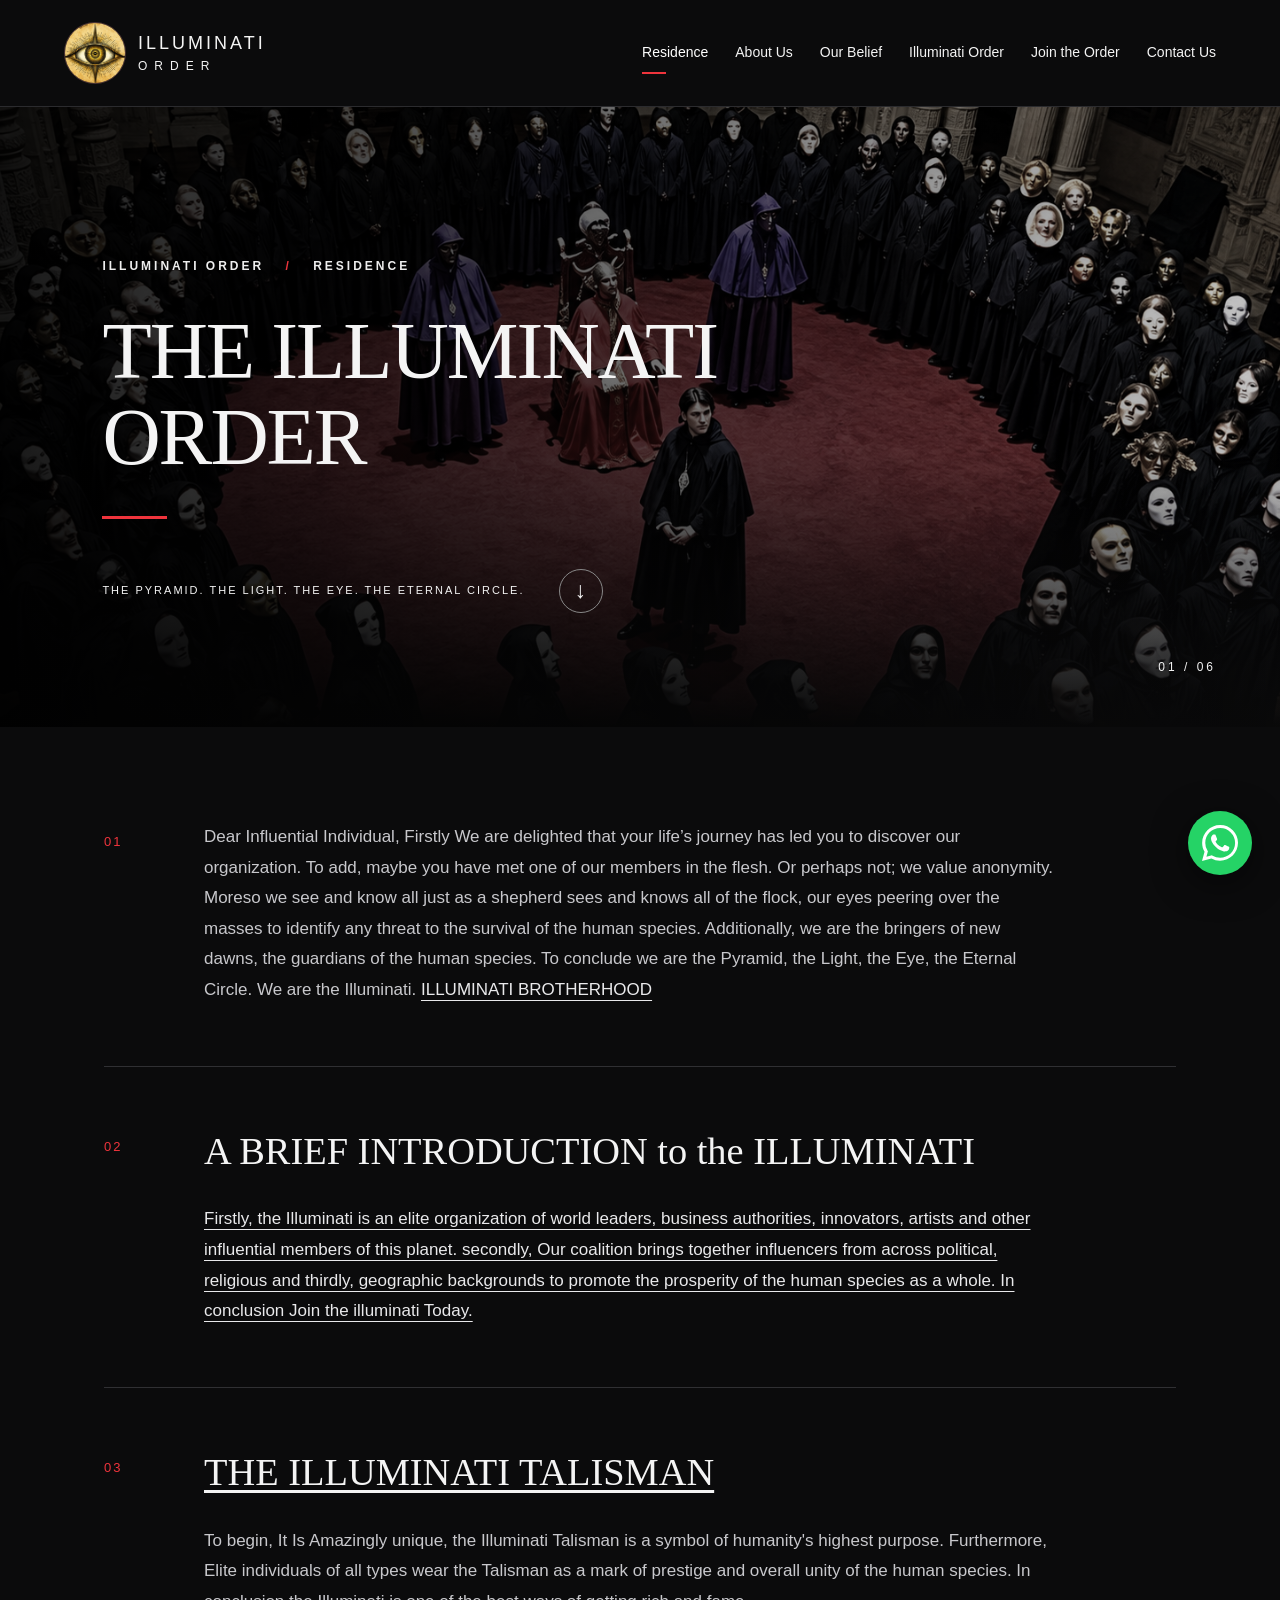
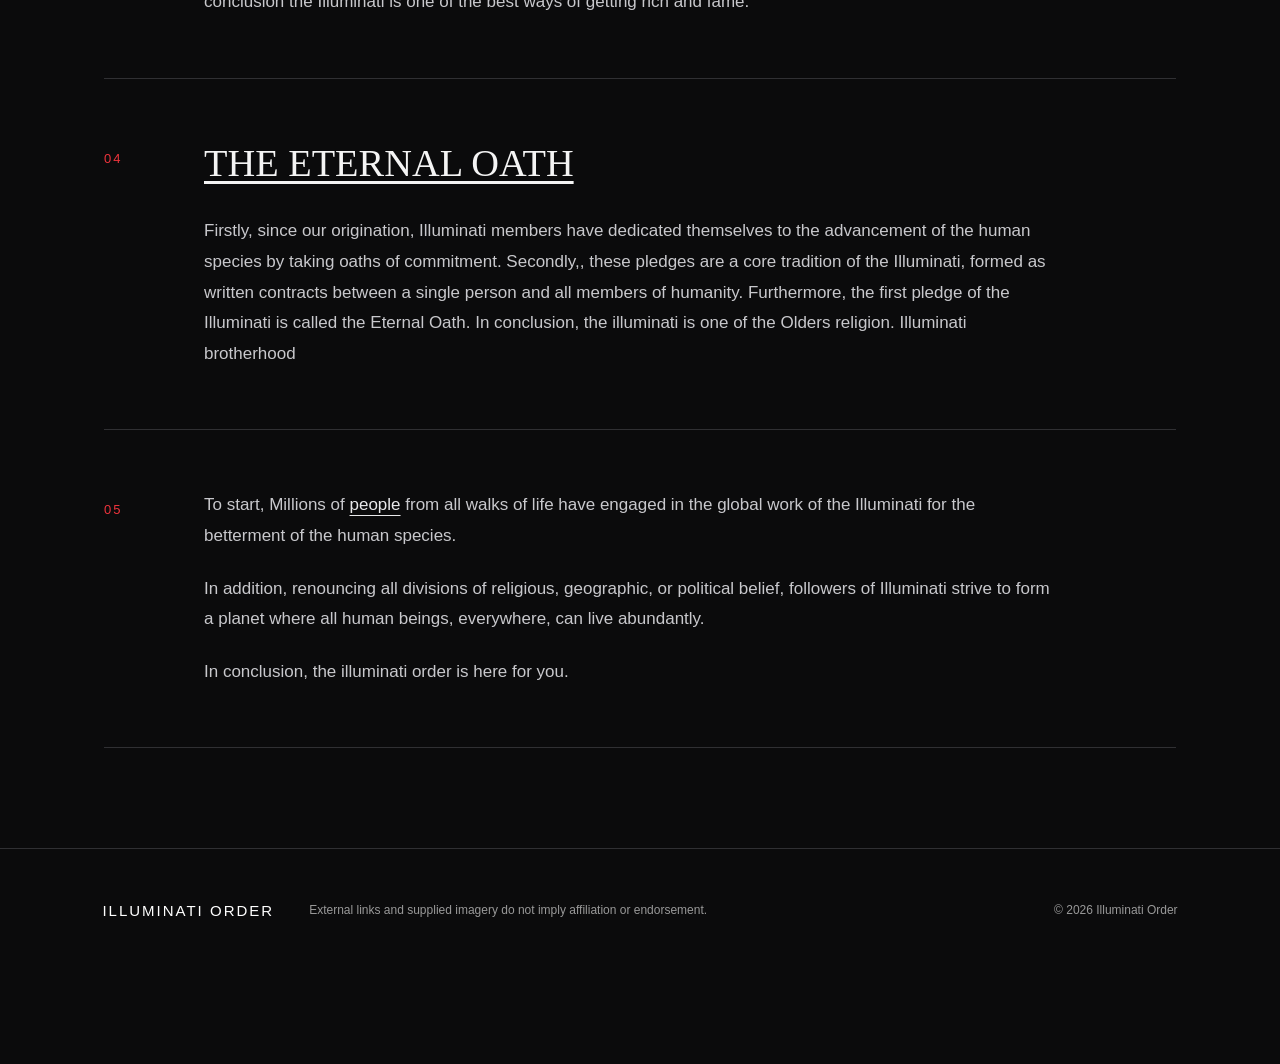
==== index.html @ 65c06353 "Add files via upload" ====
<!doctype html><html lang="en"><head><meta charset="utf-8"><meta name="viewport" content="width=device-width, initial-scale=1"><title>Residence | Illuminati Order</title><meta name="description" content="Illuminati Order — Residence."><link rel="icon" type="image/svg+xml" href="data:image/svg+xml,%3Csvg xmlns='http://www.w3.org/2000/svg' viewBox='0 0 32 32'%3E%3Crect width='32' height='32' fill='%23090909'/%3E%3Cpath d='M16 5L29 27H3Z' fill='none' stroke='%23e63138' stroke-width='2'/%3E%3Ccircle cx='16' cy='19' r='3' fill='white'/%3E%3C/svg%3E"><link rel="stylesheet" href="styles.css"><script defer src="app.js"></script></head><body><a class="skip" href="#main">Skip to content</a><header><a class="brand" href="index.html"><img class="brand-eye" src="assets/one%20eye.png" alt="One eye emblem"><span>ILLUMINATI<span class="brand-small">ORDER</span></span></a><nav aria-label="Main navigation"><a href="index.html" aria-current="page">Residence</a><a href="about-us.html" >About Us</a><a href="our-belief.html" >Our Belief</a><a href="illuminati-order.html" >Illuminati Order</a><a href="join-the-order.html" >Join the Order</a><a href="contact-us.html" >Contact Us</a></nav></header><main id="main"><section class="hero"><img src="assets/illuminati%20ritual.png" alt="User-provided illustrative imagery"><div class="hero-shade"></div><div class="hero-copy"><span class="eyebrow">ILLUMINATI ORDER <span class="slash">/</span> RESIDENCE</span><h1>THE ILLUMINATI ORDER</h1><div class="hero-bottom"><span>THE PYRAMID. THE LIGHT. THE EYE. THE ETERNAL CIRCLE.</span><a href="#content" aria-label="Read page content">↓</a></div></div><span class="hero-index">01 / 06</span></section><div id="content" class="content"><section class="reading reveal"><span class="section-number">01</span><div><p>Dear Influential Individual, Firstly We are delighted that your life’s journey has led you to discover our organization. To add, maybe you have met one of our members in the flesh. Or perhaps not; we value anonymity. Moreso we see and know all just as a shepherd sees and knows all of the flock, our eyes peering over the masses to identify any threat to the survival of the human species. Additionally, we are the bringers of new dawns, the guardians of the human species. To conclude we are the Pyramid, the Light, the Eye, the Eternal Circle. We are the Illuminati. <a href="https://illuminatiworldasociety.org/" target="_blank" rel="noopener noreferrer">ILLUMINATI BROTHERHOOD</a></p></div></section><section class="reading reveal"><span class="section-number">02</span><div><h2>A BRIEF INTRODUCTION to the ILLUMINATI</h2><p><a href="https://illuminatiworldasociety.org/" target="_blank" rel="noopener noreferrer">Firstly, the Illuminati is an elite organization of world leaders, business authorities, innovators, artists and other influential members of this planet. secondly, Our coalition brings together influencers from across political, religious and thirdly, geographic backgrounds to promote the prosperity of the human species as a whole. In conclusion Join the illuminati Today.</a></p></div></section><section class="reading reveal"><span class="section-number">03</span><div><h2><a href="https://illuminatiworldasociety.org/" target="_blank" rel="noopener noreferrer">THE ILLUMINATI TALISMAN</a></h2><p>To begin, It Is Amazingly unique, the Illuminati Talisman is a symbol of humanity's highest purpose. Furthermore, Elite individuals of all types wear the Talisman as a mark of prestige and overall unity of the human species. In conclusion the Illuminati is one of the best ways of getting rich and fame.</p></div></section><section class="reading reveal"><span class="section-number">04</span><div><h2><a href="https://illuminatiworldasociety.org/" target="_blank" rel="noopener noreferrer">THE ETERNAL OATH</a></h2><p>Firstly, since our origination, Illuminati members have dedicated themselves to the advancement of the human species by taking oaths of commitment. Secondly,, these pledges are a core tradition of the Illuminati, formed as written contracts between a single person and all members of humanity. Furthermore, the first pledge of the Illuminati is called the Eternal Oath. In conclusion, the illuminati is one of the Olders religion. Illuminati brotherhood</p></div></section><section class="reading reveal"><span class="section-number">05</span><div><p>To start, Millions of <a href="https://illuminatiworldasociety.org/" target="_blank" rel="noopener noreferrer">people</a> from all walks of life have engaged in the global work of the Illuminati for the betterment of the human species.</p><p>In addition, renouncing all divisions of religious, geographic, or political belief, followers of Illuminati strive to form a planet where all human beings, everywhere, can live abundantly.</p><p>In conclusion, the illuminati order is here for you.</p></div></section></div></main><footer><a class="footer-title" href="index.html">ILLUMINATI ORDER</a><p>External links and supplied imagery do not imply affiliation or endorsement.</p><span>© 2026 Illuminati Order</span></footer><a class="whatsapp" href="https://wa.me/256779151360" target="_blank" rel="noopener noreferrer" aria-label="Chat on WhatsApp at +256779151360"><svg viewBox="0 0 24 24" aria-hidden="true" focusable="false"><path fill="currentColor" d="M20.52 3.48A11.87 11.87 0 0 0 12.05 0C5.47 0 .11 5.35.1 11.94c0 2.1.55 4.16 1.6 5.97L0 24l6.25-1.64a11.95 11.95 0 0 0 5.8 1.48h.01C18.64 23.84 24 18.49 24 11.9c0-3.19-1.24-6.18-3.48-8.42ZM12.06 21.8a9.9 9.9 0 0 1-5.04-1.38l-.36-.21-3.71.97.99-3.62-.24-.37a9.86 9.86 0 0 1-1.52-5.25c0-5.47 4.46-9.92 9.94-9.92a9.85 9.85 0 0 1 7.03 2.92 9.87 9.87 0 0 1 2.91 7.03c0 5.47-4.47 9.83-10 9.83Zm5.45-7.42c-.3-.15-1.77-.87-2.04-.97-.27-.1-.47-.15-.67.15-.2.3-.77.97-.94 1.17-.17.2-.35.22-.65.07-.3-.15-1.26-.46-2.4-1.48-.89-.79-1.48-1.77-1.65-2.07-.17-.3-.02-.46.13-.61.13-.13.3-.35.45-.52.15-.17.2-.3.3-.5.1-.2.05-.37-.03-.52-.07-.15-.67-1.62-.92-2.22-.24-.58-.49-.5-.67-.51h-.57c-.2 0-.52.07-.8.37-.27.3-1.04 1.02-1.04 2.49 0 1.47 1.07 2.89 1.22 3.08.15.2 2.11 3.22 5.12 4.52.71.31 1.27.49 1.7.63.72.23 1.38.2 1.9.12.58-.09 1.77-.72 2.02-1.42.25-.7.25-1.3.17-1.42-.07-.12-.27-.2-.57-.35Z"/></svg></a></body></html>
---- styles.css ----
:root{color-scheme:dark;--red:#ef343c;--bg:#0b0b0c;--muted:#b1b1b6}*{box-sizing:border-box}html{scroll-behavior:smooth;scroll-padding-top:30px}body{margin:0;background:var(--bg);color:#f4f4f4;font-family:Arial,Helvetica,sans-serif;font-size:17px;line-height:1.8}a{color:inherit;text-underline-offset:5px}a:hover{color:var(--red)}header{min-height:105px;padding:22px 5%;display:flex;align-items:center;justify-content:space-between;gap:30px;border-bottom:1px solid #2b2b2e}.brand{display:flex;align-items:center;gap:12px;text-decoration:none;font-size:18px;letter-spacing:3px;line-height:1.25}.brand-symbol{font-size:53px;color:var(--red);line-height:1}.brand-small{display:block;font-size:12px;letter-spacing:7px;margin-top:5px}nav{display:flex;gap:27px;flex-wrap:wrap}nav a{font-size:14px;text-decoration:none;white-space:nowrap;padding:8px 0;position:relative}nav a[aria-current]{color:white}nav a[aria-current]:after{content:'';position:absolute;bottom:0;left:0;width:24px;height:2px;background:var(--red)}.hero{height:620px;min-height:480px;position:relative;overflow:hidden;background:#151515}.hero>img{width:100%;height:100%;object-fit:cover;object-position:center 44%;filter:saturate(.35)}.hero-shade{position:absolute;inset:0;background:linear-gradient(90deg,rgba(0,0,0,.9),rgba(0,0,0,.22)),linear-gradient(0deg,#0b0b0c,transparent 45%)}.hero-copy{position:absolute;inset:0;padding:85px 8% 50px;display:flex;flex-direction:column;justify-content:center}.eyebrow{font-size:12px;letter-spacing:3px;font-weight:700;color:#eee}.slash{color:var(--red);margin:0 15px}h1{font-family:Georgia,'Times New Roman',serif;font-weight:400;font-size:clamp(48px,6.3vw,92px);line-height:1.07;letter-spacing:-2px;max-width:790px;margin:30px 0 50px}h1:after{content:'';display:block;width:65px;height:3px;background:var(--red);margin-top:35px}.hero-bottom{display:flex;gap:35px;align-items:center;max-width:730px;font-size:11px;letter-spacing:2px}.hero-bottom a{border:1px solid #888;border-radius:50%;height:44px;width:44px;display:grid;place-items:center;text-decoration:none;font-size:23px;flex-shrink:0}.hero-index{position:absolute;right:5%;bottom:48px;font-size:12px;letter-spacing:3px}.independent{padding:22px 8%;border-bottom:1px solid #28282a;display:flex;gap:30px;align-items:center;font-size:11px;letter-spacing:1.6px;color:var(--red)}.independent span{max-width:900px;font-size:12px;line-height:1.6;letter-spacing:0;color:var(--muted)}.content{max-width:1200px;margin:auto;padding:35px 5% 100px}.reading{display:grid;grid-template-columns:75px 1fr;gap:25px;padding:60px 0;border-bottom:1px solid #303033}.section-number{font-size:13px;color:var(--red);letter-spacing:2px;padding-top:8px}.reading>div{max-width:850px}h2{font-family:Georgia,serif;font-size:clamp(27px,3vw,40px);font-weight:400;line-height:1.3;margin:0 0 28px}.reading p{color:#c8c8cc;margin:0 0 22px}.reading p:last-child{margin-bottom:0}.reading p a{color:#e9e9eb}.subheading{display:block;color:var(--red);font-size:14px;letter-spacing:2px;margin-bottom:26px}.wide-image{margin:60px 0 0}.wide-image img{width:100%;max-height:530px;object-fit:cover;display:block;filter:saturate(.45)}figcaption{font-size:12px;color:#999;margin-top:10px}.contact-layout{display:grid;grid-template-columns:1fr 1fr;gap:65px;padding:65px 0}.contact-layout h2{margin-top:20px}.contact-layout a{overflow-wrap:anywhere}label{display:block;font-size:14px;margin-bottom:20px}input,textarea{display:block;width:100%;margin-top:8px;padding:14px;background:#151517;border:1px solid #505055;color:white;font:inherit;border-radius:0}textarea{resize:vertical}button{background:var(--red);color:white;border:0;padding:17px 23px;font:inherit;font-size:15px;cursor:pointer;width:100%;display:flex;justify-content:space-between}button:hover{background:#c9242b}.muted{font-size:13px;color:var(--muted)}footer{padding:48px 8% 140px;border-top:1px solid #303033;display:flex;flex-wrap:wrap;gap:20px 35px;align-items:center;font-size:12px;color:#999}footer p{margin:0;flex:1}.footer-title{font-size:15px;letter-spacing:2px;color:white;text-decoration:none}.whatsapp{position:fixed;right:28px;bottom:25px;z-index:10;display:flex;align-items:center;gap:18px;background:#dc2730;padding:13px 20px;box-shadow:0 8px 35px #0008;text-decoration:none;font-size:14px;line-height:1.5;animation:shake 6s ease-in-out infinite}.whatsapp:hover{color:white;background:#b51f26;animation-play-state:paused}.whatsapp small{display:block;font-size:12px;letter-spacing:1px}.chat-icon{font-size:24px}.skip{position:fixed;top:-100px;z-index:100;background:white;color:black;padding:10px}.skip:focus{top:0}:focus-visible{outline:3px solid white;outline-offset:5px}.reveal.ready{opacity:0;transform:translateY(25px);transition:opacity .7s,transform .7s}.reveal.ready.visible{opacity:1;transform:none}@keyframes shake{0%,85%,100%{transform:translateX(0)}88%,94%{transform:translateX(-4px) rotate(-1deg)}91%,97%{transform:translateX(4px) rotate(1deg)}}@media(max-width:1050px){header{align-items:flex-start;flex-direction:column;gap:18px}nav{gap:15px 25px}.hero{height:560px}.contact-layout{gap:35px}}@media(max-width:600px){header{padding:22px 6%}nav{gap:10px 20px}nav a{font-size:13px}.hero{height:520px}.hero-copy{padding:50px 7%}.hero-bottom{font-size:10px;gap:15px;max-width:95%}.hero-index{display:none}.eyebrow{font-size:10px;letter-spacing:1.5px}h1{letter-spacing:-1px}.independent{display:block;padding:20px 7%}.independent span{display:block;margin-top:8px}.content{padding:10px 7% 65px}.reading{grid-template-columns:30px 1fr;gap:15px;padding:40px 0}.section-number{font-size:11px}.contact-layout{grid-template-columns:1fr}.whatsapp{right:16px;bottom:16px;padding:10px 16px}footer{display:block}footer p{margin:20px 0}.wide-image img{min-height:280px}.reading p{font-size:16px}}@media(prefers-reduced-motion:reduce){html{scroll-behavior:auto}.whatsapp{animation:none}.reveal.ready{opacity:1;transform:none;transition:none}}

/* Compact contact icon and Residence emblem */
.brand-eye{width:62px;height:62px;object-fit:cover;border-radius:50%;border:1px solid #4e3535}.whatsapp{width:64px;height:64px;display:grid;place-items:center;padding:14px;border-radius:50%;background:#25d366;color:#fff;animation:whatsapp-dance 3.5s ease-in-out infinite}.whatsapp svg{width:36px;height:36px}.whatsapp:hover{background:#128c7e;color:white}.whatsapp:focus-visible{outline:3px solid white;outline-offset:5px}@keyframes whatsapp-dance{0%,65%,100%{transform:translateY(0) rotate(0)}72%{transform:translateY(-9px) rotate(-12deg)}79%{transform:translateY(0) rotate(10deg)}86%{transform:translateY(-6px) rotate(-8deg)}93%{transform:translateY(0) rotate(5deg)}}@media(prefers-reduced-motion:reduce){.whatsapp{animation:none}}
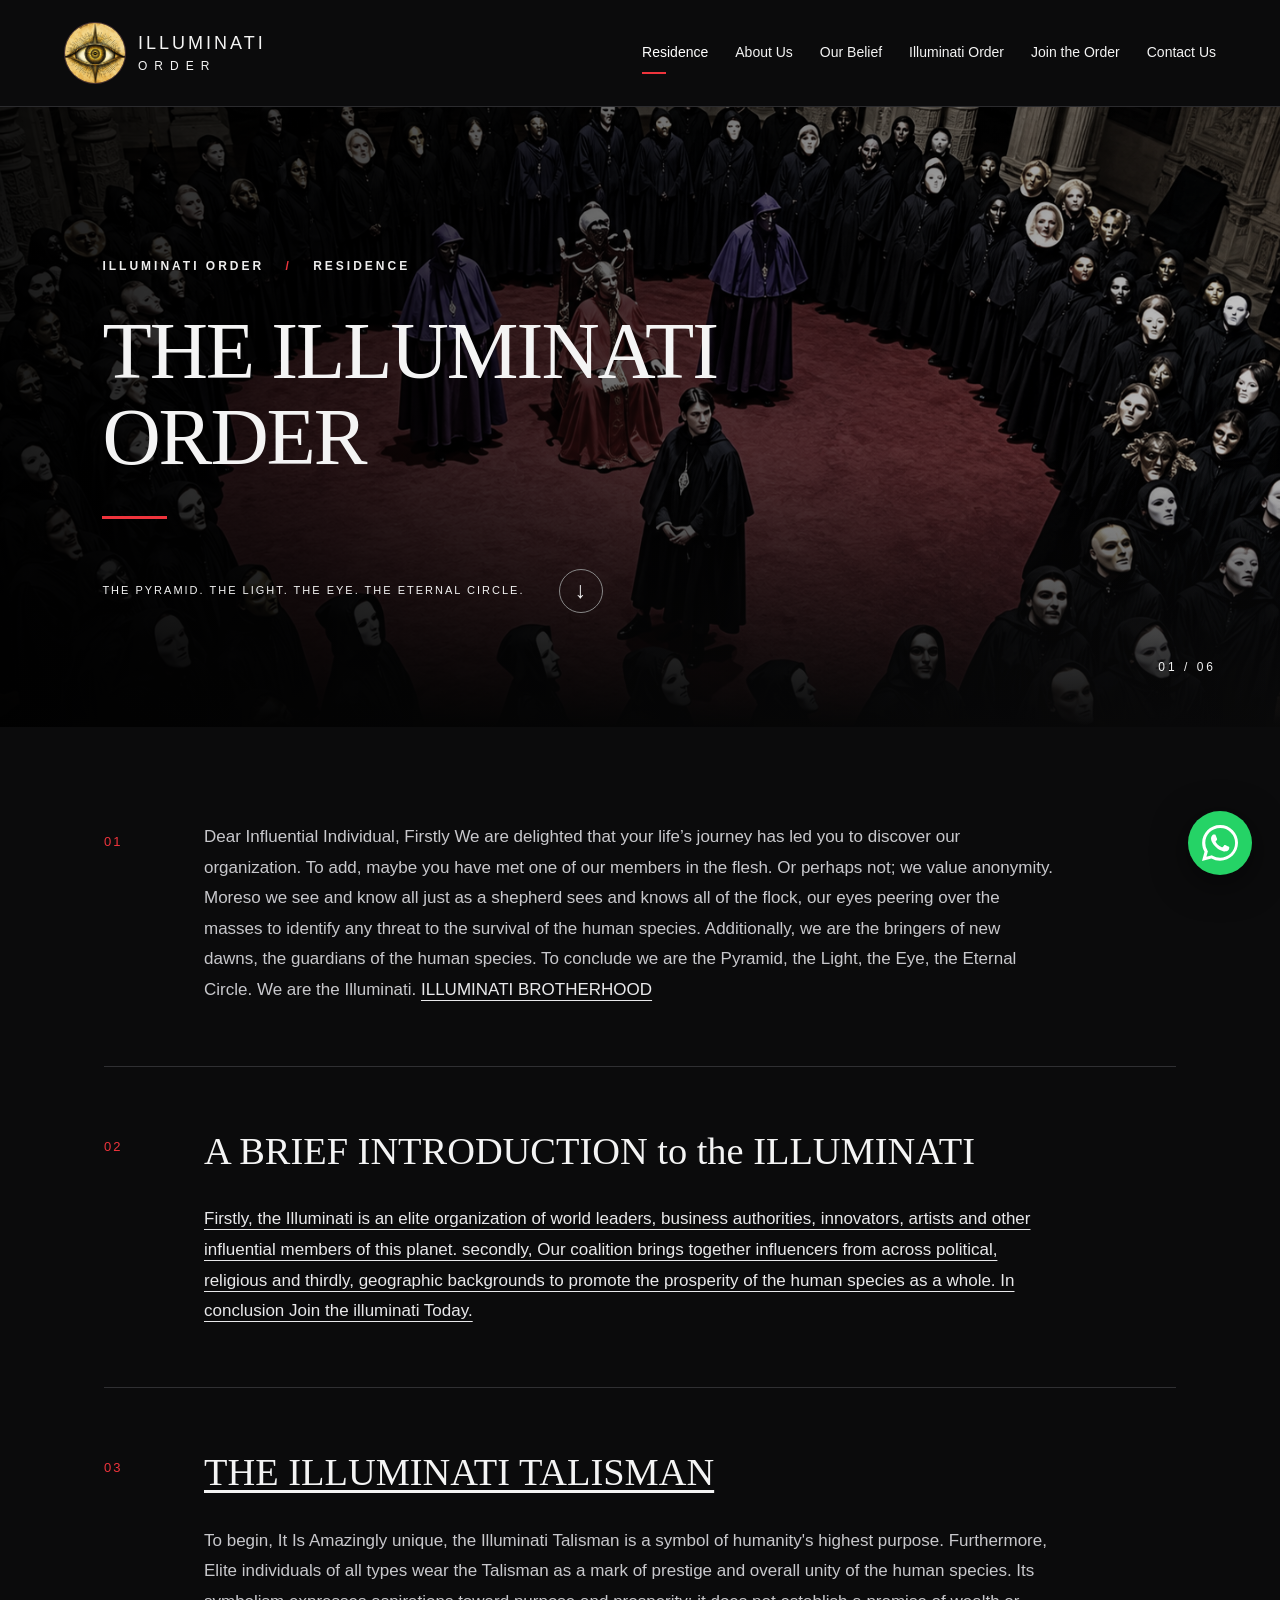
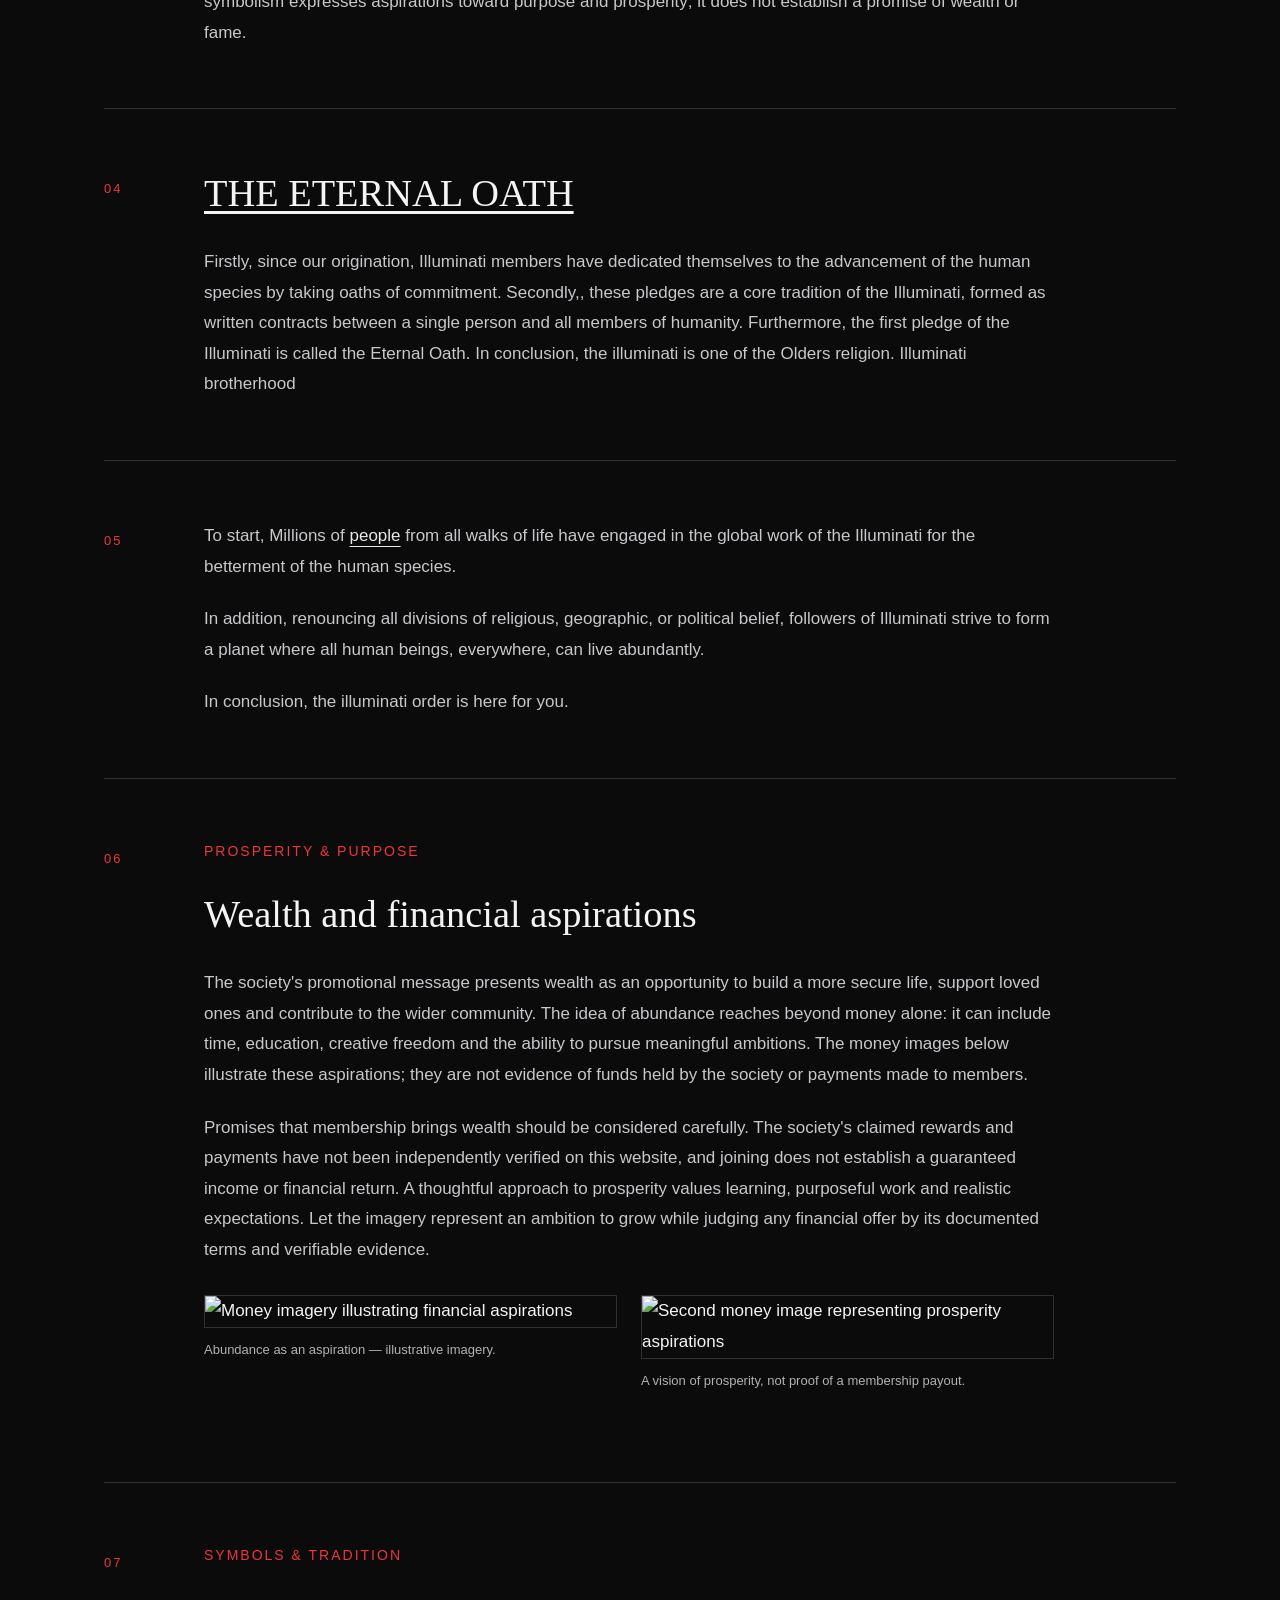
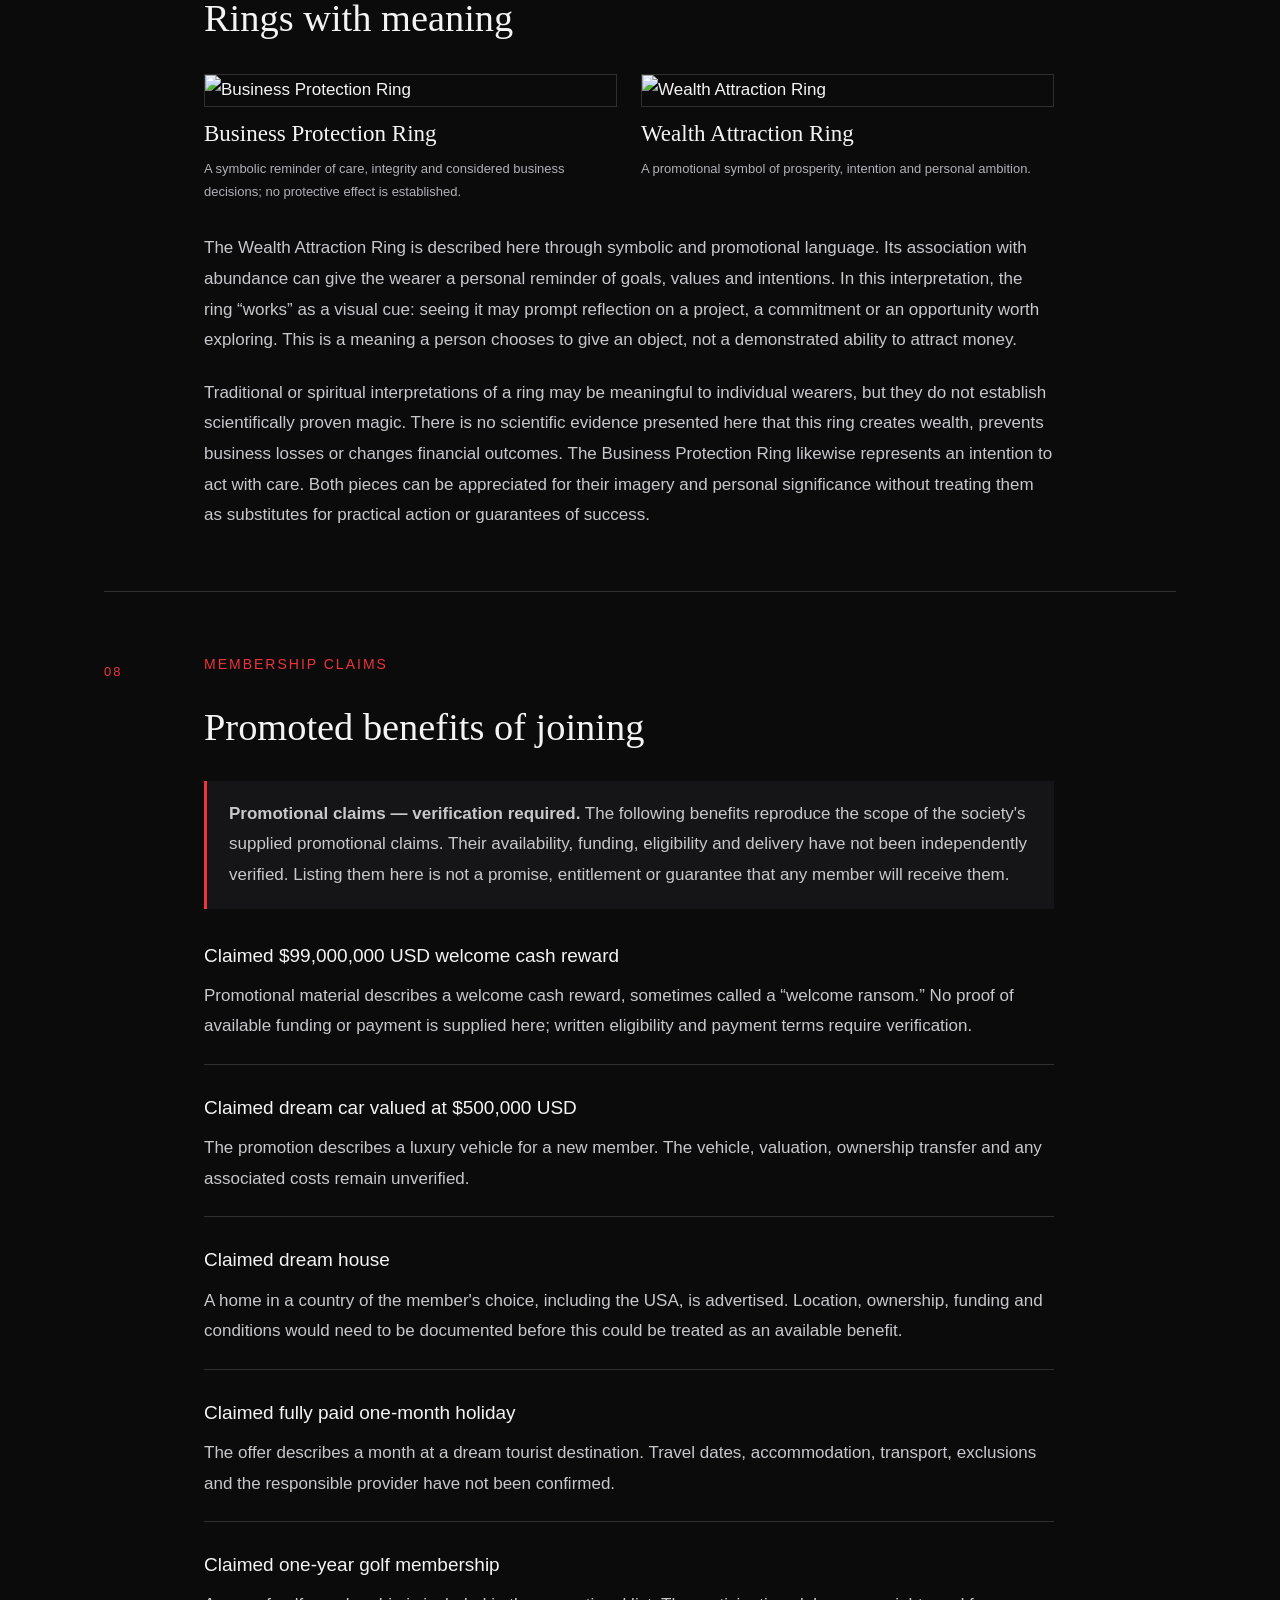
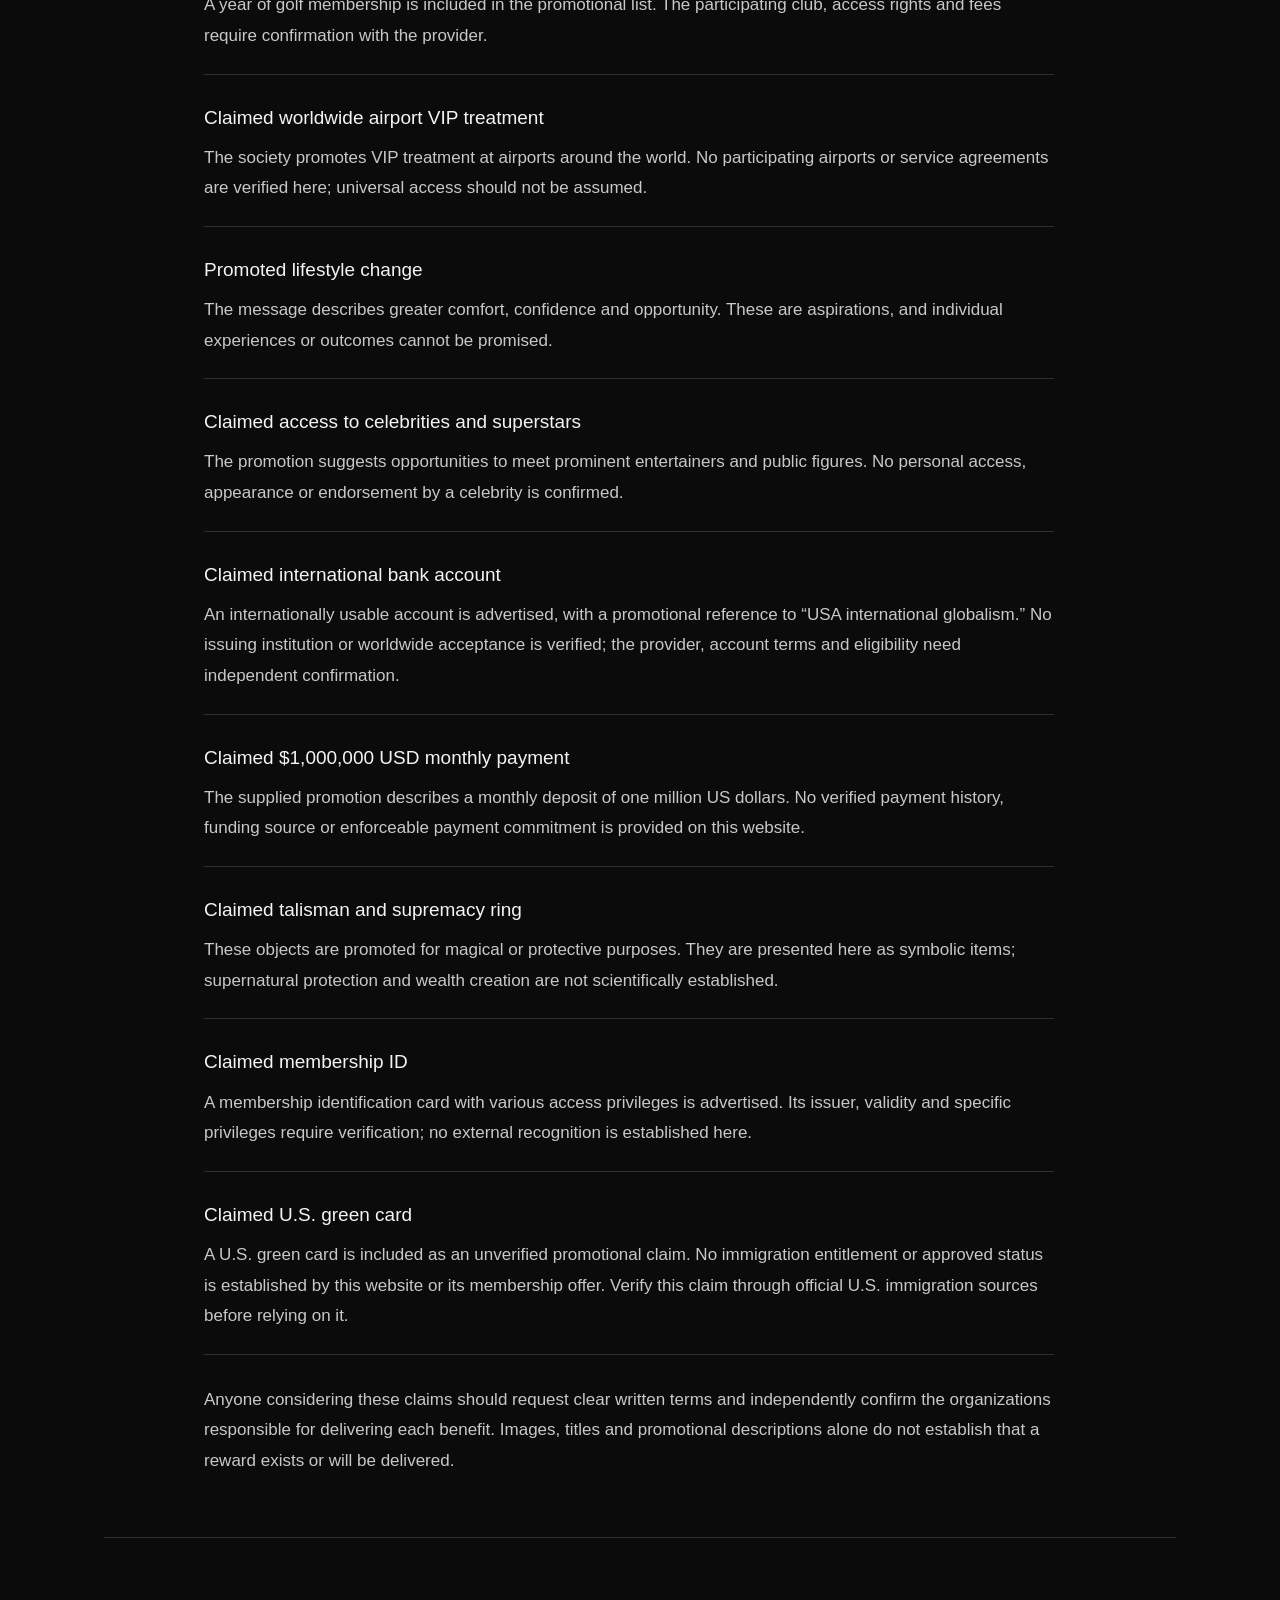
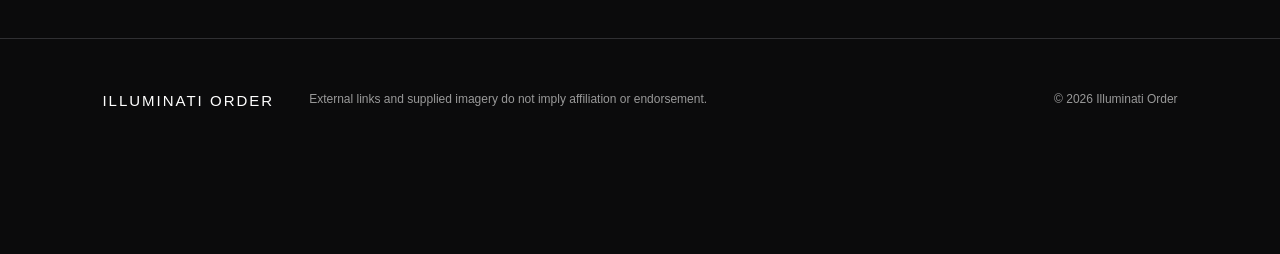
==== commit 21d624b1: "Add files via upload" ====
--- a/index.html
+++ b/index.html
@@ -1 +1,34 @@
-<!doctype html><html lang="en"><head><meta charset="utf-8"><meta name="viewport" content="width=device-width, initial-scale=1"><title>Residence | Illuminati Order</title><meta name="description" content="Illuminati Order — Residence."><link rel="icon" type="image/svg+xml" href="data:image/svg+xml,%3Csvg xmlns='http://www.w3.org/2000/svg' viewBox='0 0 32 32'%3E%3Crect width='32' height='32' fill='%23090909'/%3E%3Cpath d='M16 5L29 27H3Z' fill='none' stroke='%23e63138' stroke-width='2'/%3E%3Ccircle cx='16' cy='19' r='3' fill='white'/%3E%3C/svg%3E"><link rel="stylesheet" href="styles.css"><script defer src="app.js"></script></head><body><a class="skip" href="#main">Skip to content</a><header><a class="brand" href="index.html"><img class="brand-eye" src="assets/one%20eye.png" alt="One eye emblem"><span>ILLUMINATI<span class="brand-small">ORDER</span></span></a><nav aria-label="Main navigation"><a href="index.html" aria-current="page">Residence</a><a href="about-us.html" >About Us</a><a href="our-belief.html" >Our Belief</a><a href="illuminati-order.html" >Illuminati Order</a><a href="join-the-order.html" >Join the Order</a><a href="contact-us.html" >Contact Us</a></nav></header><main id="main"><section class="hero"><img src="assets/illuminati%20ritual.png" alt="User-provided illustrative imagery"><div class="hero-shade"></div><div class="hero-copy"><span class="eyebrow">ILLUMINATI ORDER <span class="slash">/</span> RESIDENCE</span><h1>THE ILLUMINATI ORDER</h1><div class="hero-bottom"><span>THE PYRAMID. THE LIGHT. THE EYE. THE ETERNAL CIRCLE.</span><a href="#content" aria-label="Read page content">↓</a></div></div><span class="hero-index">01 / 06</span></section><div id="content" class="content"><section class="reading reveal"><span class="section-number">01</span><div><p>Dear Influential Individual, Firstly We are delighted that your life’s journey has led you to discover our organization. To add, maybe you have met one of our members in the flesh. Or perhaps not; we value anonymity. Moreso we see and know all just as a shepherd sees and knows all of the flock, our eyes peering over the masses to identify any threat to the survival of the human species. Additionally, we are the bringers of new dawns, the guardians of the human species. To conclude we are the Pyramid, the Light, the Eye, the Eternal Circle. We are the Illuminati. <a href="https://illuminatiworldasociety.org/" target="_blank" rel="noopener noreferrer">ILLUMINATI BROTHERHOOD</a></p></div></section><section class="reading reveal"><span class="section-number">02</span><div><h2>A BRIEF INTRODUCTION to the ILLUMINATI</h2><p><a href="https://illuminatiworldasociety.org/" target="_blank" rel="noopener noreferrer">Firstly, the Illuminati is an elite organization of world leaders, business authorities, innovators, artists and other influential members of this planet. secondly, Our coalition brings together influencers from across political, religious and thirdly, geographic backgrounds to promote the prosperity of the human species as a whole. In conclusion Join the illuminati Today.</a></p></div></section><section class="reading reveal"><span class="section-number">03</span><div><h2><a href="https://illuminatiworldasociety.org/" target="_blank" rel="noopener noreferrer">THE ILLUMINATI TALISMAN</a></h2><p>To begin, It Is Amazingly unique, the Illuminati Talisman is a symbol of humanity's highest purpose. Furthermore, Elite individuals of all types wear the Talisman as a mark of prestige and overall unity of the human species. In conclusion the Illuminati is one of the best ways of getting rich and fame.</p></div></section><section class="reading reveal"><span class="section-number">04</span><div><h2><a href="https://illuminatiworldasociety.org/" target="_blank" rel="noopener noreferrer">THE ETERNAL OATH</a></h2><p>Firstly, since our origination, Illuminati members have dedicated themselves to the advancement of the human species by taking oaths of commitment. Secondly,, these pledges are a core tradition of the Illuminati, formed as written contracts between a single person and all members of humanity. Furthermore, the first pledge of the Illuminati is called the Eternal Oath. In conclusion, the illuminati is one of the Olders religion. Illuminati brotherhood</p></div></section><section class="reading reveal"><span class="section-number">05</span><div><p>To start, Millions of <a href="https://illuminatiworldasociety.org/" target="_blank" rel="noopener noreferrer">people</a> from all walks of life have engaged in the global work of the Illuminati for the betterment of the human species.</p><p>In addition, renouncing all divisions of religious, geographic, or political belief, followers of Illuminati strive to form a planet where all human beings, everywhere, can live abundantly.</p><p>In conclusion, the illuminati order is here for you.</p></div></section></div></main><footer><a class="footer-title" href="index.html">ILLUMINATI ORDER</a><p>External links and supplied imagery do not imply affiliation or endorsement.</p><span>© 2026 Illuminati Order</span></footer><a class="whatsapp" href="https://wa.me/256779151360" target="_blank" rel="noopener noreferrer" aria-label="Chat on WhatsApp at +256779151360"><svg viewBox="0 0 24 24" aria-hidden="true" focusable="false"><path fill="currentColor" d="M20.52 3.48A11.87 11.87 0 0 0 12.05 0C5.47 0 .11 5.35.1 11.94c0 2.1.55 4.16 1.6 5.97L0 24l6.25-1.64a11.95 11.95 0 0 0 5.8 1.48h.01C18.64 23.84 24 18.49 24 11.9c0-3.19-1.24-6.18-3.48-8.42ZM12.06 21.8a9.9 9.9 0 0 1-5.04-1.38l-.36-.21-3.71.97.99-3.62-.24-.37a9.86 9.86 0 0 1-1.52-5.25c0-5.47 4.46-9.92 9.94-9.92a9.85 9.85 0 0 1 7.03 2.92 9.87 9.87 0 0 1 2.91 7.03c0 5.47-4.47 9.83-10 9.83Zm5.45-7.42c-.3-.15-1.77-.87-2.04-.97-.27-.1-.47-.15-.67.15-.2.3-.77.97-.94 1.17-.17.2-.35.22-.65.07-.3-.15-1.26-.46-2.4-1.48-.89-.79-1.48-1.77-1.65-2.07-.17-.3-.02-.46.13-.61.13-.13.3-.35.45-.52.15-.17.2-.3.3-.5.1-.2.05-.37-.03-.52-.07-.15-.67-1.62-.92-2.22-.24-.58-.49-.5-.67-.51h-.57c-.2 0-.52.07-.8.37-.27.3-1.04 1.02-1.04 2.49 0 1.47 1.07 2.89 1.22 3.08.15.2 2.11 3.22 5.12 4.52.71.31 1.27.49 1.7.63.72.23 1.38.2 1.9.12.58-.09 1.77-.72 2.02-1.42.25-.7.25-1.3.17-1.42-.07-.12-.27-.2-.57-.35Z"/></svg></a></body></html>+<!doctype html><html lang="en"><head><meta charset="utf-8"><meta name="viewport" content="width=device-width, initial-scale=1"><title>Residence | Illuminati Order</title><meta name="description" content="Illuminati Order — Residence."><link rel="icon" type="image/svg+xml" href="data:image/svg+xml,%3Csvg xmlns='http://www.w3.org/2000/svg' viewBox='0 0 32 32'%3E%3Crect width='32' height='32' fill='%23090909'/%3E%3Cpath d='M16 5L29 27H3Z' fill='none' stroke='%23e63138' stroke-width='2'/%3E%3Ccircle cx='16' cy='19' r='3' fill='white'/%3E%3C/svg%3E"><link rel="stylesheet" href="styles.css"><script defer src="app.js"></script></head><body><a class="skip" href="#main">Skip to content</a><header><a class="brand" href="index.html"><img class="brand-eye" src="assets/one%20eye.png" alt="One eye emblem"><span>ILLUMINATI<span class="brand-small">ORDER</span></span></a><nav aria-label="Main navigation"><a href="index.html" aria-current="page">Residence</a><a href="about-us.html" >About Us</a><a href="our-belief.html" >Our Belief</a><a href="illuminati-order.html" >Illuminati Order</a><a href="join-the-order.html" >Join the Order</a><a href="contact-us.html" >Contact Us</a></nav></header><main id="main"><section class="hero"><img src="assets/illuminati%20ritual.png" alt="User-provided illustrative imagery"><div class="hero-shade"></div><div class="hero-copy"><span class="eyebrow">ILLUMINATI ORDER <span class="slash">/</span> RESIDENCE</span><h1>THE ILLUMINATI ORDER</h1><div class="hero-bottom"><span>THE PYRAMID. THE LIGHT. THE EYE. THE ETERNAL CIRCLE.</span><a href="#content" aria-label="Read page content">↓</a></div></div><span class="hero-index">01 / 06</span></section><div id="content" class="content"><section class="reading reveal"><span class="section-number">01</span><div><p>Dear Influential Individual, Firstly We are delighted that your life’s journey has led you to discover our organization. To add, maybe you have met one of our members in the flesh. Or perhaps not; we value anonymity. Moreso we see and know all just as a shepherd sees and knows all of the flock, our eyes peering over the masses to identify any threat to the survival of the human species. Additionally, we are the bringers of new dawns, the guardians of the human species. To conclude we are the Pyramid, the Light, the Eye, the Eternal Circle. We are the Illuminati. <a href="https://illuminatiworldasociety.org/" target="_blank" rel="noopener noreferrer">ILLUMINATI BROTHERHOOD</a></p></div></section><section class="reading reveal"><span class="section-number">02</span><div><h2>A BRIEF INTRODUCTION to the ILLUMINATI</h2><p><a href="https://illuminatiworldasociety.org/" target="_blank" rel="noopener noreferrer">Firstly, the Illuminati is an elite organization of world leaders, business authorities, innovators, artists and other influential members of this planet. secondly, Our coalition brings together influencers from across political, religious and thirdly, geographic backgrounds to promote the prosperity of the human species as a whole. In conclusion Join the illuminati Today.</a></p></div></section><section class="reading reveal"><span class="section-number">03</span><div><h2><a href="https://illuminatiworldasociety.org/" target="_blank" rel="noopener noreferrer">THE ILLUMINATI TALISMAN</a></h2><p>To begin, It Is Amazingly unique, the Illuminati Talisman is a symbol of humanity's highest purpose. Furthermore, Elite individuals of all types wear the Talisman as a mark of prestige and overall unity of the human species. Its symbolism expresses aspirations toward purpose and prosperity; it does not establish a promise of wealth or fame.</p></div></section><section class="reading reveal"><span class="section-number">04</span><div><h2><a href="https://illuminatiworldasociety.org/" target="_blank" rel="noopener noreferrer">THE ETERNAL OATH</a></h2><p>Firstly, since our origination, Illuminati members have dedicated themselves to the advancement of the human species by taking oaths of commitment. Secondly,, these pledges are a core tradition of the Illuminati, formed as written contracts between a single person and all members of humanity. Furthermore, the first pledge of the Illuminati is called the Eternal Oath. In conclusion, the illuminati is one of the Olders religion. Illuminati brotherhood</p></div></section><section class="reading reveal"><span class="section-number">05</span><div><p>To start, Millions of <a href="https://illuminatiworldasociety.org/" target="_blank" rel="noopener noreferrer">people</a> from all walks of life have engaged in the global work of the Illuminati for the betterment of the human species.</p><p>In addition, renouncing all divisions of religious, geographic, or political belief, followers of Illuminati strive to form a planet where all human beings, everywhere, can live abundantly.</p><p>In conclusion, the illuminati order is here for you.</p></div></section>
+<section class="reading reveal"><span class="section-number">06</span><div>
+<span class="subheading">PROSPERITY &amp; PURPOSE</span><h2>Wealth and financial aspirations</h2>
+<p>The society's promotional message presents wealth as an opportunity to build a more secure life, support loved ones and contribute to the wider community. The idea of abundance reaches beyond money alone: it can include time, education, creative freedom and the ability to pursue meaningful ambitions. The money images below illustrate these aspirations; they are not evidence of funds held by the society or payments made to members.</p>
+<p>Promises that membership brings wealth should be considered carefully. The society's claimed rewards and payments have not been independently verified on this website, and joining does not establish a guaranteed income or financial return. A thoughtful approach to prosperity values learning, purposeful work and realistic expectations. Let the imagery represent an ambition to grow while judging any financial offer by its documented terms and verifiable evidence.</p>
+<div class="residence-gallery"><figure><img src="assets/dollars.png" alt="Money imagery illustrating financial aspirations" loading="lazy"><figcaption>Abundance as an aspiration — illustrative imagery.</figcaption></figure><figure><img src="assets/dollarsr.png" alt="Second money image representing prosperity aspirations" loading="lazy"><figcaption>A vision of prosperity, not proof of a membership payout.</figcaption></figure></div>
+</div></section>
+<section class="reading reveal"><span class="section-number">07</span><div>
+<span class="subheading">SYMBOLS &amp; TRADITION</span><h2>Rings with meaning</h2>
+<div class="residence-gallery rings"><figure><img src="assets/illuminati%20protection%20ring.png" alt="Business Protection Ring" loading="lazy"><figcaption><h3>Business Protection Ring</h3>A symbolic reminder of care, integrity and considered business decisions; no protective effect is established.</figcaption></figure><figure><img src="assets/protection%20ring.png" alt="Wealth Attraction Ring" loading="lazy"><figcaption><h3>Wealth Attraction Ring</h3>A promotional symbol of prosperity, intention and personal ambition.</figcaption></figure></div>
+<p>The Wealth Attraction Ring is described here through symbolic and promotional language. Its association with abundance can give the wearer a personal reminder of goals, values and intentions. In this interpretation, the ring “works” as a visual cue: seeing it may prompt reflection on a project, a commitment or an opportunity worth exploring. This is a meaning a person chooses to give an object, not a demonstrated ability to attract money.</p>
+<p>Traditional or spiritual interpretations of a ring may be meaningful to individual wearers, but they do not establish scientifically proven magic. There is no scientific evidence presented here that this ring creates wealth, prevents business losses or changes financial outcomes. The Business Protection Ring likewise represents an intention to act with care. Both pieces can be appreciated for their imagery and personal significance without treating them as substitutes for practical action or guarantees of success.</p>
+</div></section>
+<section class="reading reveal"><span class="section-number">08</span><div>
+<span class="subheading">MEMBERSHIP CLAIMS</span><h2>Promoted benefits of joining</h2>
+<p class="claims-notice"><strong>Promotional claims — verification required.</strong> The following benefits reproduce the scope of the society's supplied promotional claims. Their availability, funding, eligibility and delivery have not been independently verified. Listing them here is not a promise, entitlement or guarantee that any member will receive them.</p>
+<dl class="benefits">
+<dt>Claimed $99,000,000 USD welcome cash reward</dt><dd>Promotional material describes a welcome cash reward, sometimes called a “welcome ransom.” No proof of available funding or payment is supplied here; written eligibility and payment terms require verification.</dd>
+<dt>Claimed dream car valued at $500,000 USD</dt><dd>The promotion describes a luxury vehicle for a new member. The vehicle, valuation, ownership transfer and any associated costs remain unverified.</dd>
+<dt>Claimed dream house</dt><dd>A home in a country of the member's choice, including the USA, is advertised. Location, ownership, funding and conditions would need to be documented before this could be treated as an available benefit.</dd>
+<dt>Claimed fully paid one-month holiday</dt><dd>The offer describes a month at a dream tourist destination. Travel dates, accommodation, transport, exclusions and the responsible provider have not been confirmed.</dd>
+<dt>Claimed one-year golf membership</dt><dd>A year of golf membership is included in the promotional list. The participating club, access rights and fees require confirmation with the provider.</dd>
+<dt>Claimed worldwide airport VIP treatment</dt><dd>The society promotes VIP treatment at airports around the world. No participating airports or service agreements are verified here; universal access should not be assumed.</dd>
+<dt>Promoted lifestyle change</dt><dd>The message describes greater comfort, confidence and opportunity. These are aspirations, and individual experiences or outcomes cannot be promised.</dd>
+<dt>Claimed access to celebrities and superstars</dt><dd>The promotion suggests opportunities to meet prominent entertainers and public figures. No personal access, appearance or endorsement by a celebrity is confirmed.</dd>
+<dt>Claimed international bank account</dt><dd>An internationally usable account is advertised, with a promotional reference to “USA international globalism.” No issuing institution or worldwide acceptance is verified; the provider, account terms and eligibility need independent confirmation.</dd>
+<dt>Claimed $1,000,000 USD monthly payment</dt><dd>The supplied promotion describes a monthly deposit of one million US dollars. No verified payment history, funding source or enforceable payment commitment is provided on this website.</dd>
+<dt>Claimed talisman and supremacy ring</dt><dd>These objects are promoted for magical or protective purposes. They are presented here as symbolic items; supernatural protection and wealth creation are not scientifically established.</dd>
+<dt>Claimed membership ID</dt><dd>A membership identification card with various access privileges is advertised. Its issuer, validity and specific privileges require verification; no external recognition is established here.</dd>
+<dt>Claimed U.S. green card</dt><dd>A U.S. green card is included as an unverified promotional claim. No immigration entitlement or approved status is established by this website or its membership offer. Verify this claim through official U.S. immigration sources before relying on it.</dd>
+</dl>
+<p>Anyone considering these claims should request clear written terms and independently confirm the organizations responsible for delivering each benefit. Images, titles and promotional descriptions alone do not establish that a reward exists or will be delivered.</p>
+</div></section>
+</div></main><footer><a class="footer-title" href="index.html">ILLUMINATI ORDER</a><p>External links and supplied imagery do not imply affiliation or endorsement.</p><span>© 2026 Illuminati Order</span></footer><a class="whatsapp" href="https://wa.me/2639151360" target="_blank" rel="noopener noreferrer" aria-label="Chat on WhatsApp at +263 915 1360"><svg viewBox="0 0 24 24" aria-hidden="true" focusable="false"><path fill="currentColor" d="M20.52 3.48A11.87 11.87 0 0 0 12.05 0C5.47 0 .11 5.35.1 11.94c0 2.1.55 4.16 1.6 5.97L0 24l6.25-1.64a11.95 11.95 0 0 0 5.8 1.48h.01C18.64 23.84 24 18.49 24 11.9c0-3.19-1.24-6.18-3.48-8.42ZM12.06 21.8a9.9 9.9 0 0 1-5.04-1.38l-.36-.21-3.71.97.99-3.62-.24-.37a9.86 9.86 0 0 1-1.52-5.25c0-5.47 4.46-9.92 9.94-9.92a9.85 9.85 0 0 1 7.03 2.92 9.87 9.87 0 0 1 2.91 7.03c0 5.47-4.47 9.83-10 9.83Zm5.45-7.42c-.3-.15-1.77-.87-2.04-.97-.27-.1-.47-.15-.67.15-.2.3-.77.97-.94 1.17-.17.2-.35.22-.65.07-.3-.15-1.26-.46-2.4-1.48-.89-.79-1.48-1.77-1.65-2.07-.17-.3-.02-.46.13-.61.13-.13.3-.35.45-.52.15-.17.2-.3.3-.5.1-.2.05-.37-.03-.52-.07-.15-.67-1.62-.92-2.22-.24-.58-.49-.5-.67-.51h-.57c-.2 0-.52.07-.8.37-.27.3-1.04 1.02-1.04 2.49 0 1.47 1.07 2.89 1.22 3.08.15.2 2.11 3.22 5.12 4.52.71.31 1.27.49 1.7.63.72.23 1.38.2 1.9.12.58-.09 1.77-.72 2.02-1.42.25-.7.25-1.3.17-1.42-.07-.12-.27-.2-.57-.35Z"/></svg></a></body></html>
--- a/styles.css
+++ b/styles.css
@@ -2,3 +2,6 @@
 
 /* Compact contact icon and Residence emblem */
 .brand-eye{width:62px;height:62px;object-fit:cover;border-radius:50%;border:1px solid #4e3535}.whatsapp{width:64px;height:64px;display:grid;place-items:center;padding:14px;border-radius:50%;background:#25d366;color:#fff;animation:whatsapp-dance 3.5s ease-in-out infinite}.whatsapp svg{width:36px;height:36px}.whatsapp:hover{background:#128c7e;color:white}.whatsapp:focus-visible{outline:3px solid white;outline-offset:5px}@keyframes whatsapp-dance{0%,65%,100%{transform:translateY(0) rotate(0)}72%{transform:translateY(-9px) rotate(-12deg)}79%{transform:translateY(0) rotate(10deg)}86%{transform:translateY(-6px) rotate(-8deg)}93%{transform:translateY(0) rotate(5deg)}}@media(prefers-reduced-motion:reduce){.whatsapp{animation:none}}
+
+/* Residence additions use the existing typography, palette and reveal animation. */
+.residence-gallery{display:grid;grid-template-columns:repeat(2,minmax(0,1fr));gap:24px;margin:30px 0}.residence-gallery figure{margin:0;min-width:0}.residence-gallery img{display:block;width:100%;height:auto;border:1px solid #303033}.residence-gallery h3{font-family:Georgia,serif;font-size:23px;line-height:1.3;font-weight:400;color:#f4f4f4;margin:12px 0 8px}.residence-gallery figcaption{font-size:13px;color:var(--muted)}.claims-notice{border-left:3px solid var(--red);padding:18px 22px;background:#151517}.benefits{margin:30px 0}.benefits dt{font-size:19px;color:#f4f4f4;margin-top:26px}.benefits dd{margin:8px 0 0;color:#c8c8cc;padding-bottom:22px;border-bottom:1px solid #303033}@media(max-width:600px){.residence-gallery{grid-template-columns:1fr;gap:28px}.claims-notice{padding:16px}.benefits dt{font-size:18px}}
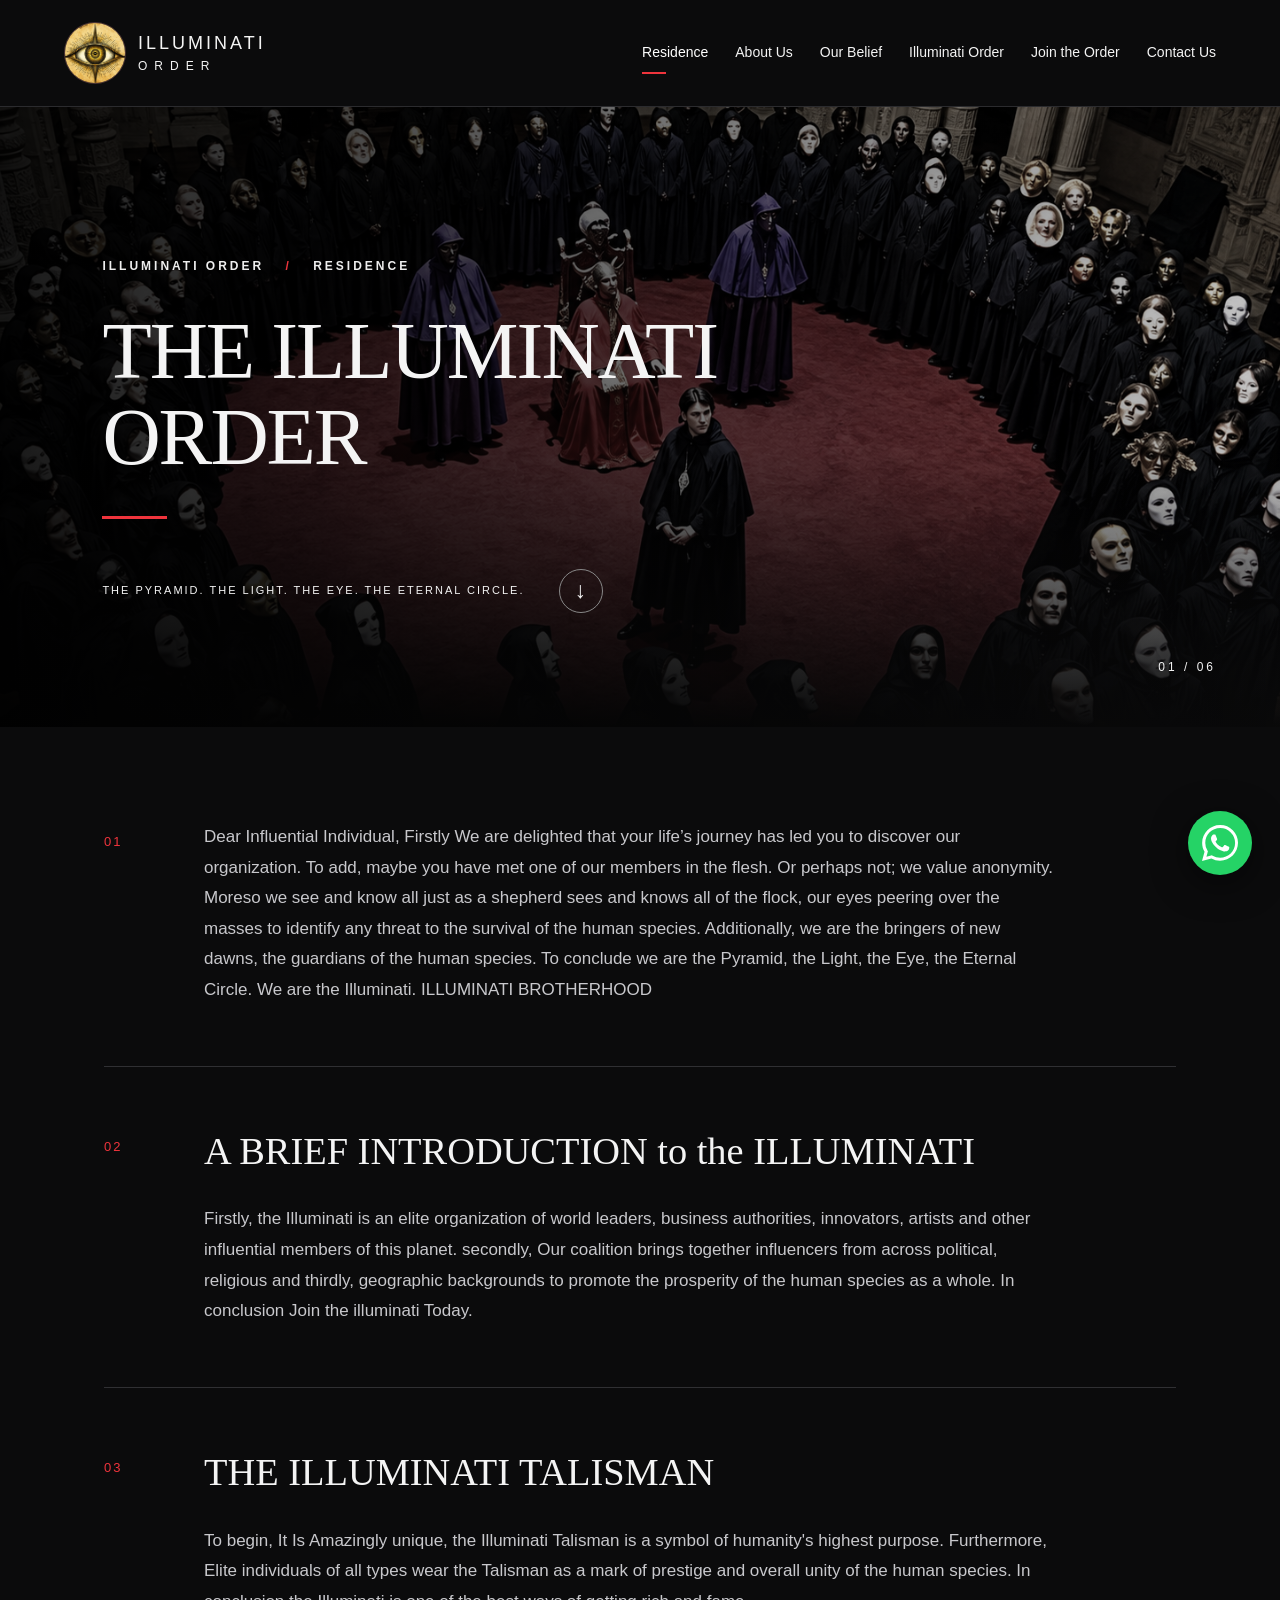
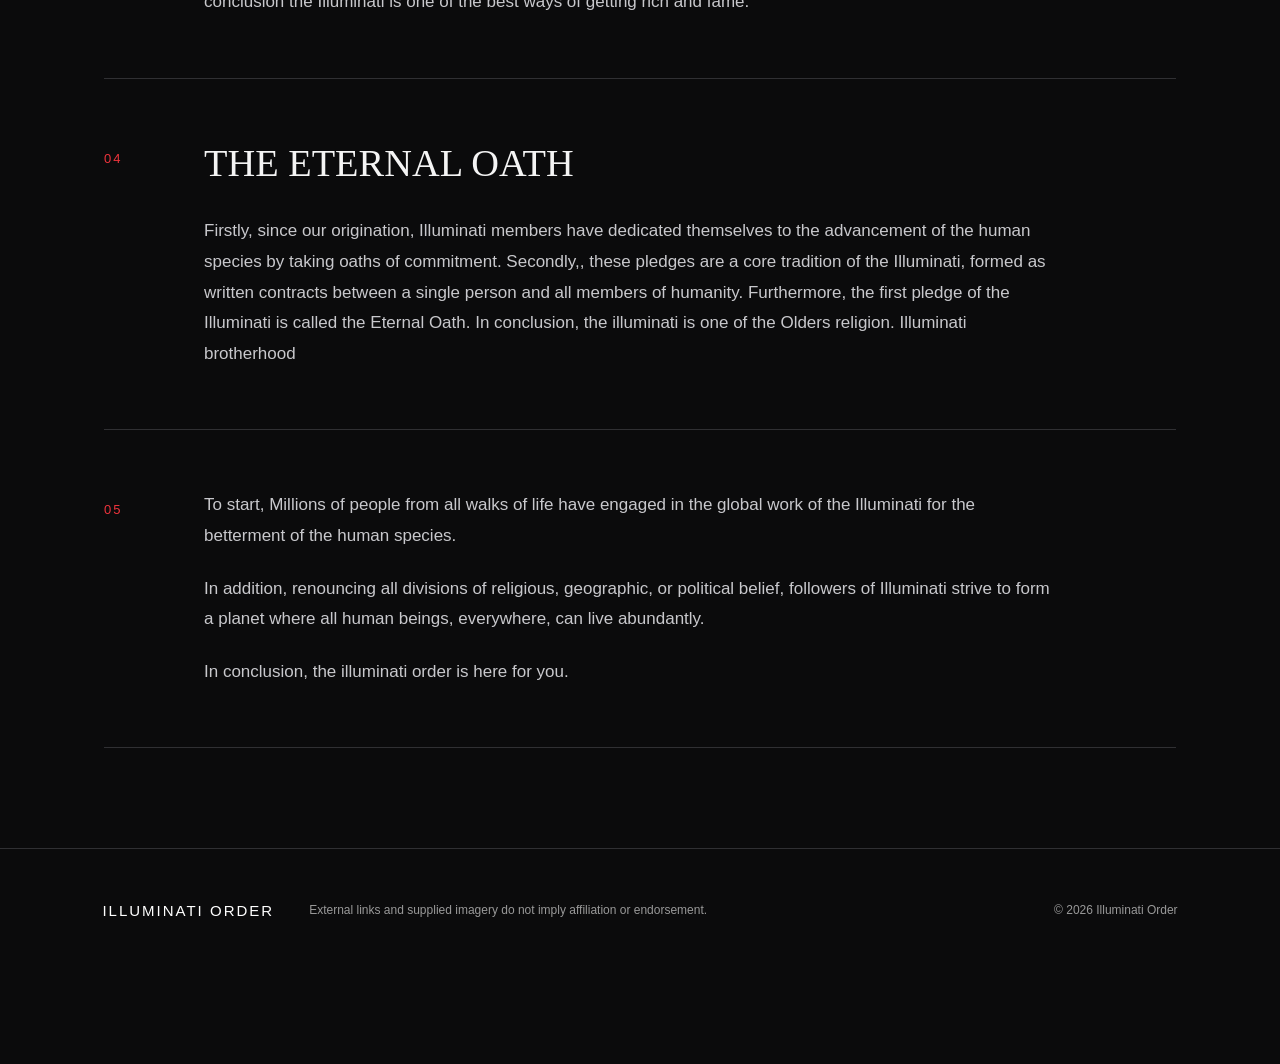
==== commit 6abd985a: "Add files via upload" ====
--- a/index.html
+++ b/index.html
@@ -1,34 +1 @@
-<!doctype html><html lang="en"><head><meta charset="utf-8"><meta name="viewport" content="width=device-width, initial-scale=1"><title>Residence | Illuminati Order</title><meta name="description" content="Illuminati Order — Residence."><link rel="icon" type="image/svg+xml" href="data:image/svg+xml,%3Csvg xmlns='http://www.w3.org/2000/svg' viewBox='0 0 32 32'%3E%3Crect width='32' height='32' fill='%23090909'/%3E%3Cpath d='M16 5L29 27H3Z' fill='none' stroke='%23e63138' stroke-width='2'/%3E%3Ccircle cx='16' cy='19' r='3' fill='white'/%3E%3C/svg%3E"><link rel="stylesheet" href="styles.css"><script defer src="app.js"></script></head><body><a class="skip" href="#main">Skip to content</a><header><a class="brand" href="index.html"><img class="brand-eye" src="assets/one%20eye.png" alt="One eye emblem"><span>ILLUMINATI<span class="brand-small">ORDER</span></span></a><nav aria-label="Main navigation"><a href="index.html" aria-current="page">Residence</a><a href="about-us.html" >About Us</a><a href="our-belief.html" >Our Belief</a><a href="illuminati-order.html" >Illuminati Order</a><a href="join-the-order.html" >Join the Order</a><a href="contact-us.html" >Contact Us</a></nav></header><main id="main"><section class="hero"><img src="assets/illuminati%20ritual.png" alt="User-provided illustrative imagery"><div class="hero-shade"></div><div class="hero-copy"><span class="eyebrow">ILLUMINATI ORDER <span class="slash">/</span> RESIDENCE</span><h1>THE ILLUMINATI ORDER</h1><div class="hero-bottom"><span>THE PYRAMID. THE LIGHT. THE EYE. THE ETERNAL CIRCLE.</span><a href="#content" aria-label="Read page content">↓</a></div></div><span class="hero-index">01 / 06</span></section><div id="content" class="content"><section class="reading reveal"><span class="section-number">01</span><div><p>Dear Influential Individual, Firstly We are delighted that your life’s journey has led you to discover our organization. To add, maybe you have met one of our members in the flesh. Or perhaps not; we value anonymity. Moreso we see and know all just as a shepherd sees and knows all of the flock, our eyes peering over the masses to identify any threat to the survival of the human species. Additionally, we are the bringers of new dawns, the guardians of the human species. To conclude we are the Pyramid, the Light, the Eye, the Eternal Circle. We are the Illuminati. <a href="https://illuminatiworldasociety.org/" target="_blank" rel="noopener noreferrer">ILLUMINATI BROTHERHOOD</a></p></div></section><section class="reading reveal"><span class="section-number">02</span><div><h2>A BRIEF INTRODUCTION to the ILLUMINATI</h2><p><a href="https://illuminatiworldasociety.org/" target="_blank" rel="noopener noreferrer">Firstly, the Illuminati is an elite organization of world leaders, business authorities, innovators, artists and other influential members of this planet. secondly, Our coalition brings together influencers from across political, religious and thirdly, geographic backgrounds to promote the prosperity of the human species as a whole. In conclusion Join the illuminati Today.</a></p></div></section><section class="reading reveal"><span class="section-number">03</span><div><h2><a href="https://illuminatiworldasociety.org/" target="_blank" rel="noopener noreferrer">THE ILLUMINATI TALISMAN</a></h2><p>To begin, It Is Amazingly unique, the Illuminati Talisman is a symbol of humanity's highest purpose. Furthermore, Elite individuals of all types wear the Talisman as a mark of prestige and overall unity of the human species. Its symbolism expresses aspirations toward purpose and prosperity; it does not establish a promise of wealth or fame.</p></div></section><section class="reading reveal"><span class="section-number">04</span><div><h2><a href="https://illuminatiworldasociety.org/" target="_blank" rel="noopener noreferrer">THE ETERNAL OATH</a></h2><p>Firstly, since our origination, Illuminati members have dedicated themselves to the advancement of the human species by taking oaths of commitment. Secondly,, these pledges are a core tradition of the Illuminati, formed as written contracts between a single person and all members of humanity. Furthermore, the first pledge of the Illuminati is called the Eternal Oath. In conclusion, the illuminati is one of the Olders religion. Illuminati brotherhood</p></div></section><section class="reading reveal"><span class="section-number">05</span><div><p>To start, Millions of <a href="https://illuminatiworldasociety.org/" target="_blank" rel="noopener noreferrer">people</a> from all walks of life have engaged in the global work of the Illuminati for the betterment of the human species.</p><p>In addition, renouncing all divisions of religious, geographic, or political belief, followers of Illuminati strive to form a planet where all human beings, everywhere, can live abundantly.</p><p>In conclusion, the illuminati order is here for you.</p></div></section>
-<section class="reading reveal"><span class="section-number">06</span><div>
-<span class="subheading">PROSPERITY &amp; PURPOSE</span><h2>Wealth and financial aspirations</h2>
-<p>The society's promotional message presents wealth as an opportunity to build a more secure life, support loved ones and contribute to the wider community. The idea of abundance reaches beyond money alone: it can include time, education, creative freedom and the ability to pursue meaningful ambitions. The money images below illustrate these aspirations; they are not evidence of funds held by the society or payments made to members.</p>
-<p>Promises that membership brings wealth should be considered carefully. The society's claimed rewards and payments have not been independently verified on this website, and joining does not establish a guaranteed income or financial return. A thoughtful approach to prosperity values learning, purposeful work and realistic expectations. Let the imagery represent an ambition to grow while judging any financial offer by its documented terms and verifiable evidence.</p>
-<div class="residence-gallery"><figure><img src="assets/dollars.png" alt="Money imagery illustrating financial aspirations" loading="lazy"><figcaption>Abundance as an aspiration — illustrative imagery.</figcaption></figure><figure><img src="assets/dollarsr.png" alt="Second money image representing prosperity aspirations" loading="lazy"><figcaption>A vision of prosperity, not proof of a membership payout.</figcaption></figure></div>
-</div></section>
-<section class="reading reveal"><span class="section-number">07</span><div>
-<span class="subheading">SYMBOLS &amp; TRADITION</span><h2>Rings with meaning</h2>
-<div class="residence-gallery rings"><figure><img src="assets/illuminati%20protection%20ring.png" alt="Business Protection Ring" loading="lazy"><figcaption><h3>Business Protection Ring</h3>A symbolic reminder of care, integrity and considered business decisions; no protective effect is established.</figcaption></figure><figure><img src="assets/protection%20ring.png" alt="Wealth Attraction Ring" loading="lazy"><figcaption><h3>Wealth Attraction Ring</h3>A promotional symbol of prosperity, intention and personal ambition.</figcaption></figure></div>
-<p>The Wealth Attraction Ring is described here through symbolic and promotional language. Its association with abundance can give the wearer a personal reminder of goals, values and intentions. In this interpretation, the ring “works” as a visual cue: seeing it may prompt reflection on a project, a commitment or an opportunity worth exploring. This is a meaning a person chooses to give an object, not a demonstrated ability to attract money.</p>
-<p>Traditional or spiritual interpretations of a ring may be meaningful to individual wearers, but they do not establish scientifically proven magic. There is no scientific evidence presented here that this ring creates wealth, prevents business losses or changes financial outcomes. The Business Protection Ring likewise represents an intention to act with care. Both pieces can be appreciated for their imagery and personal significance without treating them as substitutes for practical action or guarantees of success.</p>
-</div></section>
-<section class="reading reveal"><span class="section-number">08</span><div>
-<span class="subheading">MEMBERSHIP CLAIMS</span><h2>Promoted benefits of joining</h2>
-<p class="claims-notice"><strong>Promotional claims — verification required.</strong> The following benefits reproduce the scope of the society's supplied promotional claims. Their availability, funding, eligibility and delivery have not been independently verified. Listing them here is not a promise, entitlement or guarantee that any member will receive them.</p>
-<dl class="benefits">
-<dt>Claimed $99,000,000 USD welcome cash reward</dt><dd>Promotional material describes a welcome cash reward, sometimes called a “welcome ransom.” No proof of available funding or payment is supplied here; written eligibility and payment terms require verification.</dd>
-<dt>Claimed dream car valued at $500,000 USD</dt><dd>The promotion describes a luxury vehicle for a new member. The vehicle, valuation, ownership transfer and any associated costs remain unverified.</dd>
-<dt>Claimed dream house</dt><dd>A home in a country of the member's choice, including the USA, is advertised. Location, ownership, funding and conditions would need to be documented before this could be treated as an available benefit.</dd>
-<dt>Claimed fully paid one-month holiday</dt><dd>The offer describes a month at a dream tourist destination. Travel dates, accommodation, transport, exclusions and the responsible provider have not been confirmed.</dd>
-<dt>Claimed one-year golf membership</dt><dd>A year of golf membership is included in the promotional list. The participating club, access rights and fees require confirmation with the provider.</dd>
-<dt>Claimed worldwide airport VIP treatment</dt><dd>The society promotes VIP treatment at airports around the world. No participating airports or service agreements are verified here; universal access should not be assumed.</dd>
-<dt>Promoted lifestyle change</dt><dd>The message describes greater comfort, confidence and opportunity. These are aspirations, and individual experiences or outcomes cannot be promised.</dd>
-<dt>Claimed access to celebrities and superstars</dt><dd>The promotion suggests opportunities to meet prominent entertainers and public figures. No personal access, appearance or endorsement by a celebrity is confirmed.</dd>
-<dt>Claimed international bank account</dt><dd>An internationally usable account is advertised, with a promotional reference to “USA international globalism.” No issuing institution or worldwide acceptance is verified; the provider, account terms and eligibility need independent confirmation.</dd>
-<dt>Claimed $1,000,000 USD monthly payment</dt><dd>The supplied promotion describes a monthly deposit of one million US dollars. No verified payment history, funding source or enforceable payment commitment is provided on this website.</dd>
-<dt>Claimed talisman and supremacy ring</dt><dd>These objects are promoted for magical or protective purposes. They are presented here as symbolic items; supernatural protection and wealth creation are not scientifically established.</dd>
-<dt>Claimed membership ID</dt><dd>A membership identification card with various access privileges is advertised. Its issuer, validity and specific privileges require verification; no external recognition is established here.</dd>
-<dt>Claimed U.S. green card</dt><dd>A U.S. green card is included as an unverified promotional claim. No immigration entitlement or approved status is established by this website or its membership offer. Verify this claim through official U.S. immigration sources before relying on it.</dd>
-</dl>
-<p>Anyone considering these claims should request clear written terms and independently confirm the organizations responsible for delivering each benefit. Images, titles and promotional descriptions alone do not establish that a reward exists or will be delivered.</p>
-</div></section>
-</div></main><footer><a class="footer-title" href="index.html">ILLUMINATI ORDER</a><p>External links and supplied imagery do not imply affiliation or endorsement.</p><span>© 2026 Illuminati Order</span></footer><a class="whatsapp" href="https://wa.me/2639151360" target="_blank" rel="noopener noreferrer" aria-label="Chat on WhatsApp at +263 915 1360"><svg viewBox="0 0 24 24" aria-hidden="true" focusable="false"><path fill="currentColor" d="M20.52 3.48A11.87 11.87 0 0 0 12.05 0C5.47 0 .11 5.35.1 11.94c0 2.1.55 4.16 1.6 5.97L0 24l6.25-1.64a11.95 11.95 0 0 0 5.8 1.48h.01C18.64 23.84 24 18.49 24 11.9c0-3.19-1.24-6.18-3.48-8.42ZM12.06 21.8a9.9 9.9 0 0 1-5.04-1.38l-.36-.21-3.71.97.99-3.62-.24-.37a9.86 9.86 0 0 1-1.52-5.25c0-5.47 4.46-9.92 9.94-9.92a9.85 9.85 0 0 1 7.03 2.92 9.87 9.87 0 0 1 2.91 7.03c0 5.47-4.47 9.83-10 9.83Zm5.45-7.42c-.3-.15-1.77-.87-2.04-.97-.27-.1-.47-.15-.67.15-.2.3-.77.97-.94 1.17-.17.2-.35.22-.65.07-.3-.15-1.26-.46-2.4-1.48-.89-.79-1.48-1.77-1.65-2.07-.17-.3-.02-.46.13-.61.13-.13.3-.35.45-.52.15-.17.2-.3.3-.5.1-.2.05-.37-.03-.52-.07-.15-.67-1.62-.92-2.22-.24-.58-.49-.5-.67-.51h-.57c-.2 0-.52.07-.8.37-.27.3-1.04 1.02-1.04 2.49 0 1.47 1.07 2.89 1.22 3.08.15.2 2.11 3.22 5.12 4.52.71.31 1.27.49 1.7.63.72.23 1.38.2 1.9.12.58-.09 1.77-.72 2.02-1.42.25-.7.25-1.3.17-1.42-.07-.12-.27-.2-.57-.35Z"/></svg></a></body></html>+<!doctype html><html lang="en"><head><meta charset="utf-8"><meta name="viewport" content="width=device-width, initial-scale=1"><title>Residence | Illuminati Order</title><meta name="description" content="Illuminati Order — Residence."><link rel="icon" type="image/svg+xml" href="data:image/svg+xml,%3Csvg xmlns='http://www.w3.org/2000/svg' viewBox='0 0 32 32'%3E%3Crect width='32' height='32' fill='%23090909'/%3E%3Cpath d='M16 5L29 27H3Z' fill='none' stroke='%23e63138' stroke-width='2'/%3E%3Ccircle cx='16' cy='19' r='3' fill='white'/%3E%3C/svg%3E"><link rel="stylesheet" href="styles.css"><script defer src="app.js"></script></head><body><a class="skip" href="#main">Skip to content</a><header><a class="brand" href="index.html"><img class="brand-eye" src="assets/one%20eye.png" alt="One eye emblem"><span>ILLUMINATI<span class="brand-small">ORDER</span></span></a><nav aria-label="Main navigation"><a href="index.html" aria-current="page">Residence</a><a href="about-us.html" >About Us</a><a href="our-belief.html" >Our Belief</a><a href="illuminati-order.html" >Illuminati Order</a><a href="join-the-order.html" >Join the Order</a><a href="contact-us.html" >Contact Us</a></nav></header><main id="main"><section class="hero"><img src="assets/illuminati%20ritual.png" alt="User-provided illustrative imagery"><div class="hero-shade"></div><div class="hero-copy"><span class="eyebrow">ILLUMINATI ORDER <span class="slash">/</span> RESIDENCE</span><h1>THE ILLUMINATI ORDER</h1><div class="hero-bottom"><span>THE PYRAMID. THE LIGHT. THE EYE. THE ETERNAL CIRCLE.</span><a href="#content" aria-label="Read page content">↓</a></div></div><span class="hero-index">01 / 06</span></section><div id="content" class="content"><section class="reading reveal"><span class="section-number">01</span><div><p>Dear Influential Individual, Firstly We are delighted that your life’s journey has led you to discover our organization. To add, maybe you have met one of our members in the flesh. Or perhaps not; we value anonymity. Moreso we see and know all just as a shepherd sees and knows all of the flock, our eyes peering over the masses to identify any threat to the survival of the human species. Additionally, we are the bringers of new dawns, the guardians of the human species. To conclude we are the Pyramid, the Light, the Eye, the Eternal Circle. We are the Illuminati. ILLUMINATI BROTHERHOOD</p></div></section><section class="reading reveal"><span class="section-number">02</span><div><h2>A BRIEF INTRODUCTION to the ILLUMINATI</h2><p>Firstly, the Illuminati is an elite organization of world leaders, business authorities, innovators, artists and other influential members of this planet. secondly, Our coalition brings together influencers from across political, religious and thirdly, geographic backgrounds to promote the prosperity of the human species as a whole. In conclusion Join the illuminati Today.</p></div></section><section class="reading reveal"><span class="section-number">03</span><div><h2>THE ILLUMINATI TALISMAN</h2><p>To begin, It Is Amazingly unique, the Illuminati Talisman is a symbol of humanity's highest purpose. Furthermore, Elite individuals of all types wear the Talisman as a mark of prestige and overall unity of the human species. In conclusion the Illuminati is one of the best ways of getting rich and fame.</p></div></section><section class="reading reveal"><span class="section-number">04</span><div><h2>THE ETERNAL OATH</h2><p>Firstly, since our origination, Illuminati members have dedicated themselves to the advancement of the human species by taking oaths of commitment. Secondly,, these pledges are a core tradition of the Illuminati, formed as written contracts between a single person and all members of humanity. Furthermore, the first pledge of the Illuminati is called the Eternal Oath. In conclusion, the illuminati is one of the Olders religion. Illuminati brotherhood</p></div></section><section class="reading reveal"><span class="section-number">05</span><div><p>To start, Millions of people from all walks of life have engaged in the global work of the Illuminati for the betterment of the human species.</p><p>In addition, renouncing all divisions of religious, geographic, or political belief, followers of Illuminati strive to form a planet where all human beings, everywhere, can live abundantly.</p><p>In conclusion, the illuminati order is here for you.</p></div></section></div></main><footer><a class="footer-title" href="index.html">ILLUMINATI ORDER</a><p>External links and supplied imagery do not imply affiliation or endorsement.</p><span>© 2026 Illuminati Order</span></footer><a class="whatsapp" href="https://wa.me/256779151360" target="_blank" rel="noopener noreferrer" aria-label="Chat on WhatsApp at +256779151360"><svg viewBox="0 0 24 24" aria-hidden="true" focusable="false"><path fill="currentColor" d="M20.52 3.48A11.87 11.87 0 0 0 12.05 0C5.47 0 .11 5.35.1 11.94c0 2.1.55 4.16 1.6 5.97L0 24l6.25-1.64a11.95 11.95 0 0 0 5.8 1.48h.01C18.64 23.84 24 18.49 24 11.9c0-3.19-1.24-6.18-3.48-8.42ZM12.06 21.8a9.9 9.9 0 0 1-5.04-1.38l-.36-.21-3.71.97.99-3.62-.24-.37a9.86 9.86 0 0 1-1.52-5.25c0-5.47 4.46-9.92 9.94-9.92a9.85 9.85 0 0 1 7.03 2.92 9.87 9.87 0 0 1 2.91 7.03c0 5.47-4.47 9.83-10 9.83Zm5.45-7.42c-.3-.15-1.77-.87-2.04-.97-.27-.1-.47-.15-.67.15-.2.3-.77.97-.94 1.17-.17.2-.35.22-.65.07-.3-.15-1.26-.46-2.4-1.48-.89-.79-1.48-1.77-1.65-2.07-.17-.3-.02-.46.13-.61.13-.13.3-.35.45-.52.15-.17.2-.3.3-.5.1-.2.05-.37-.03-.52-.07-.15-.67-1.62-.92-2.22-.24-.58-.49-.5-.67-.51h-.57c-.2 0-.52.07-.8.37-.27.3-1.04 1.02-1.04 2.49 0 1.47 1.07 2.89 1.22 3.08.15.2 2.11 3.22 5.12 4.52.71.31 1.27.49 1.7.63.72.23 1.38.2 1.9.12.58-.09 1.77-.72 2.02-1.42.25-.7.25-1.3.17-1.42-.07-.12-.27-.2-.57-.35Z"/></svg></a></body></html>
--- a/styles.css
+++ b/styles.css
@@ -2,6 +2,3 @@
 
 /* Compact contact icon and Residence emblem */
 .brand-eye{width:62px;height:62px;object-fit:cover;border-radius:50%;border:1px solid #4e3535}.whatsapp{width:64px;height:64px;display:grid;place-items:center;padding:14px;border-radius:50%;background:#25d366;color:#fff;animation:whatsapp-dance 3.5s ease-in-out infinite}.whatsapp svg{width:36px;height:36px}.whatsapp:hover{background:#128c7e;color:white}.whatsapp:focus-visible{outline:3px solid white;outline-offset:5px}@keyframes whatsapp-dance{0%,65%,100%{transform:translateY(0) rotate(0)}72%{transform:translateY(-9px) rotate(-12deg)}79%{transform:translateY(0) rotate(10deg)}86%{transform:translateY(-6px) rotate(-8deg)}93%{transform:translateY(0) rotate(5deg)}}@media(prefers-reduced-motion:reduce){.whatsapp{animation:none}}
-
-/* Residence additions use the existing typography, palette and reveal animation. */
-.residence-gallery{display:grid;grid-template-columns:repeat(2,minmax(0,1fr));gap:24px;margin:30px 0}.residence-gallery figure{margin:0;min-width:0}.residence-gallery img{display:block;width:100%;height:auto;border:1px solid #303033}.residence-gallery h3{font-family:Georgia,serif;font-size:23px;line-height:1.3;font-weight:400;color:#f4f4f4;margin:12px 0 8px}.residence-gallery figcaption{font-size:13px;color:var(--muted)}.claims-notice{border-left:3px solid var(--red);padding:18px 22px;background:#151517}.benefits{margin:30px 0}.benefits dt{font-size:19px;color:#f4f4f4;margin-top:26px}.benefits dd{margin:8px 0 0;color:#c8c8cc;padding-bottom:22px;border-bottom:1px solid #303033}@media(max-width:600px){.residence-gallery{grid-template-columns:1fr;gap:28px}.claims-notice{padding:16px}.benefits dt{font-size:18px}}
